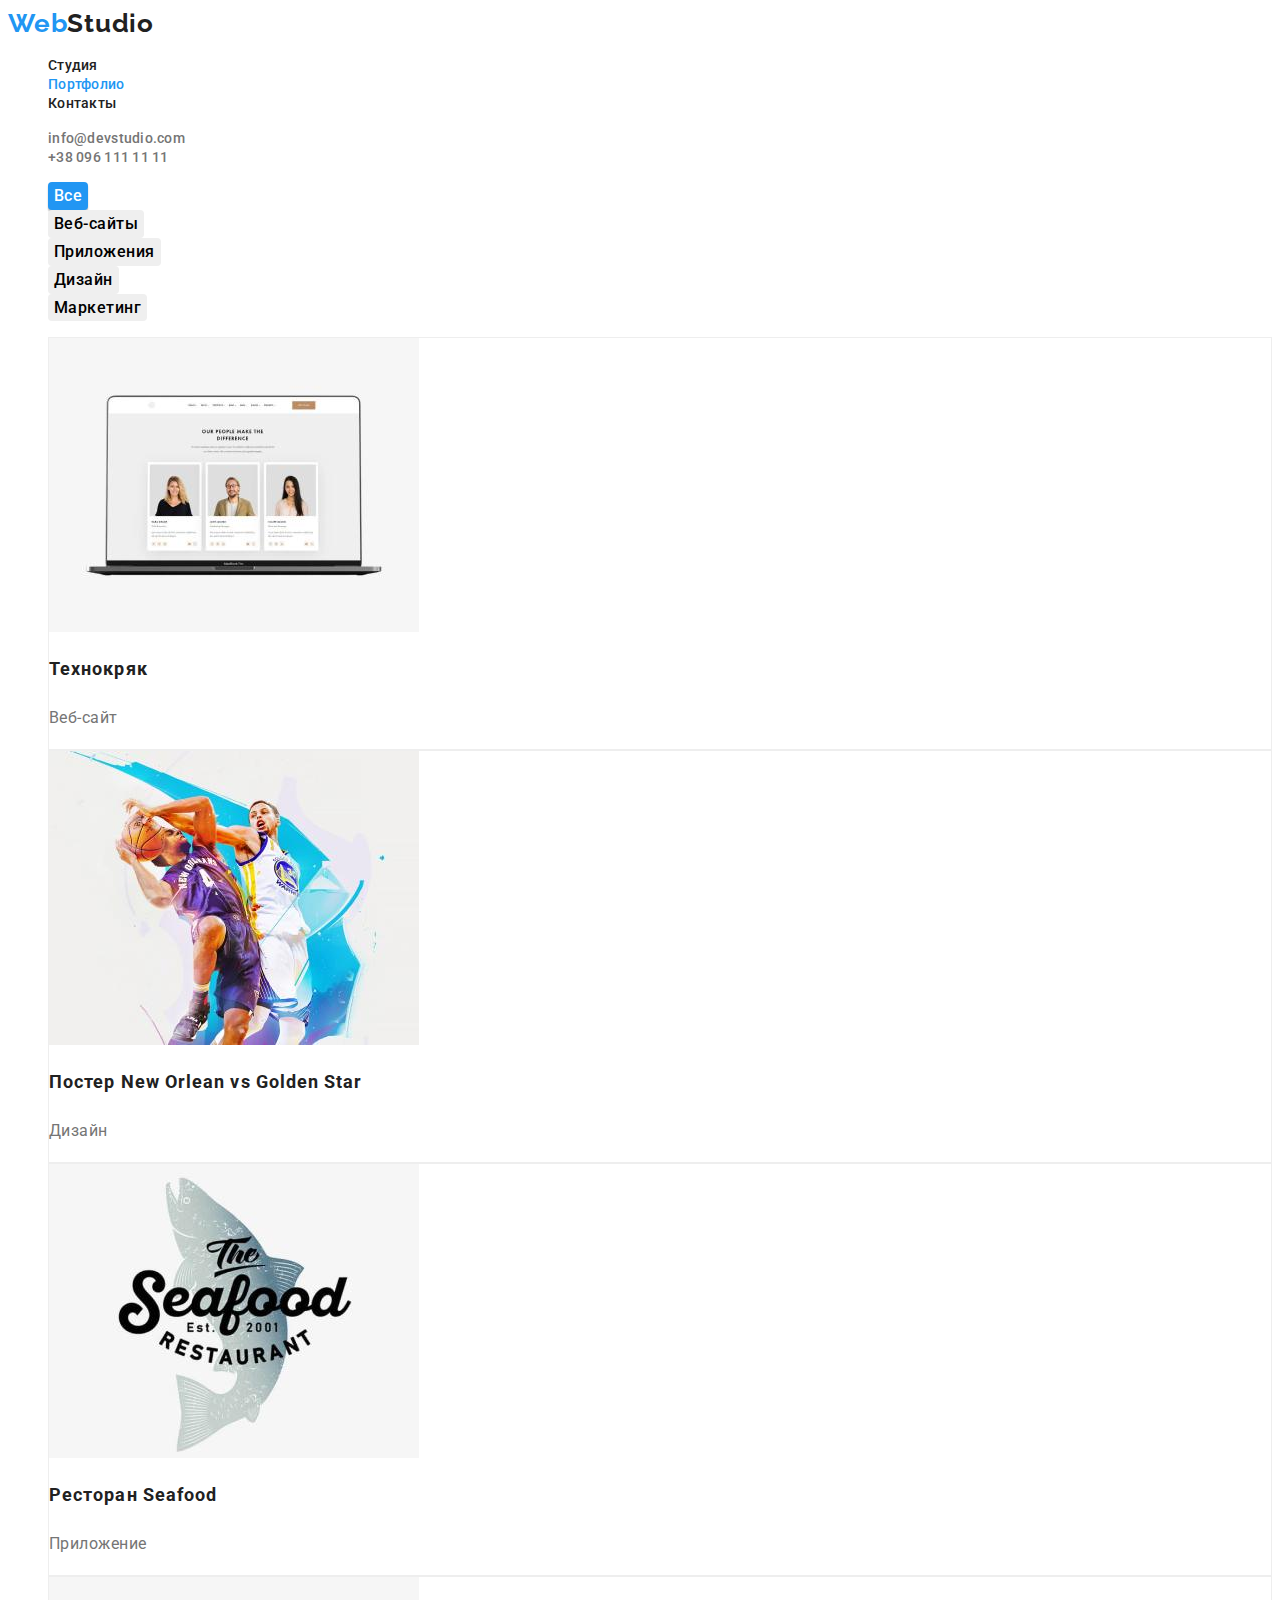
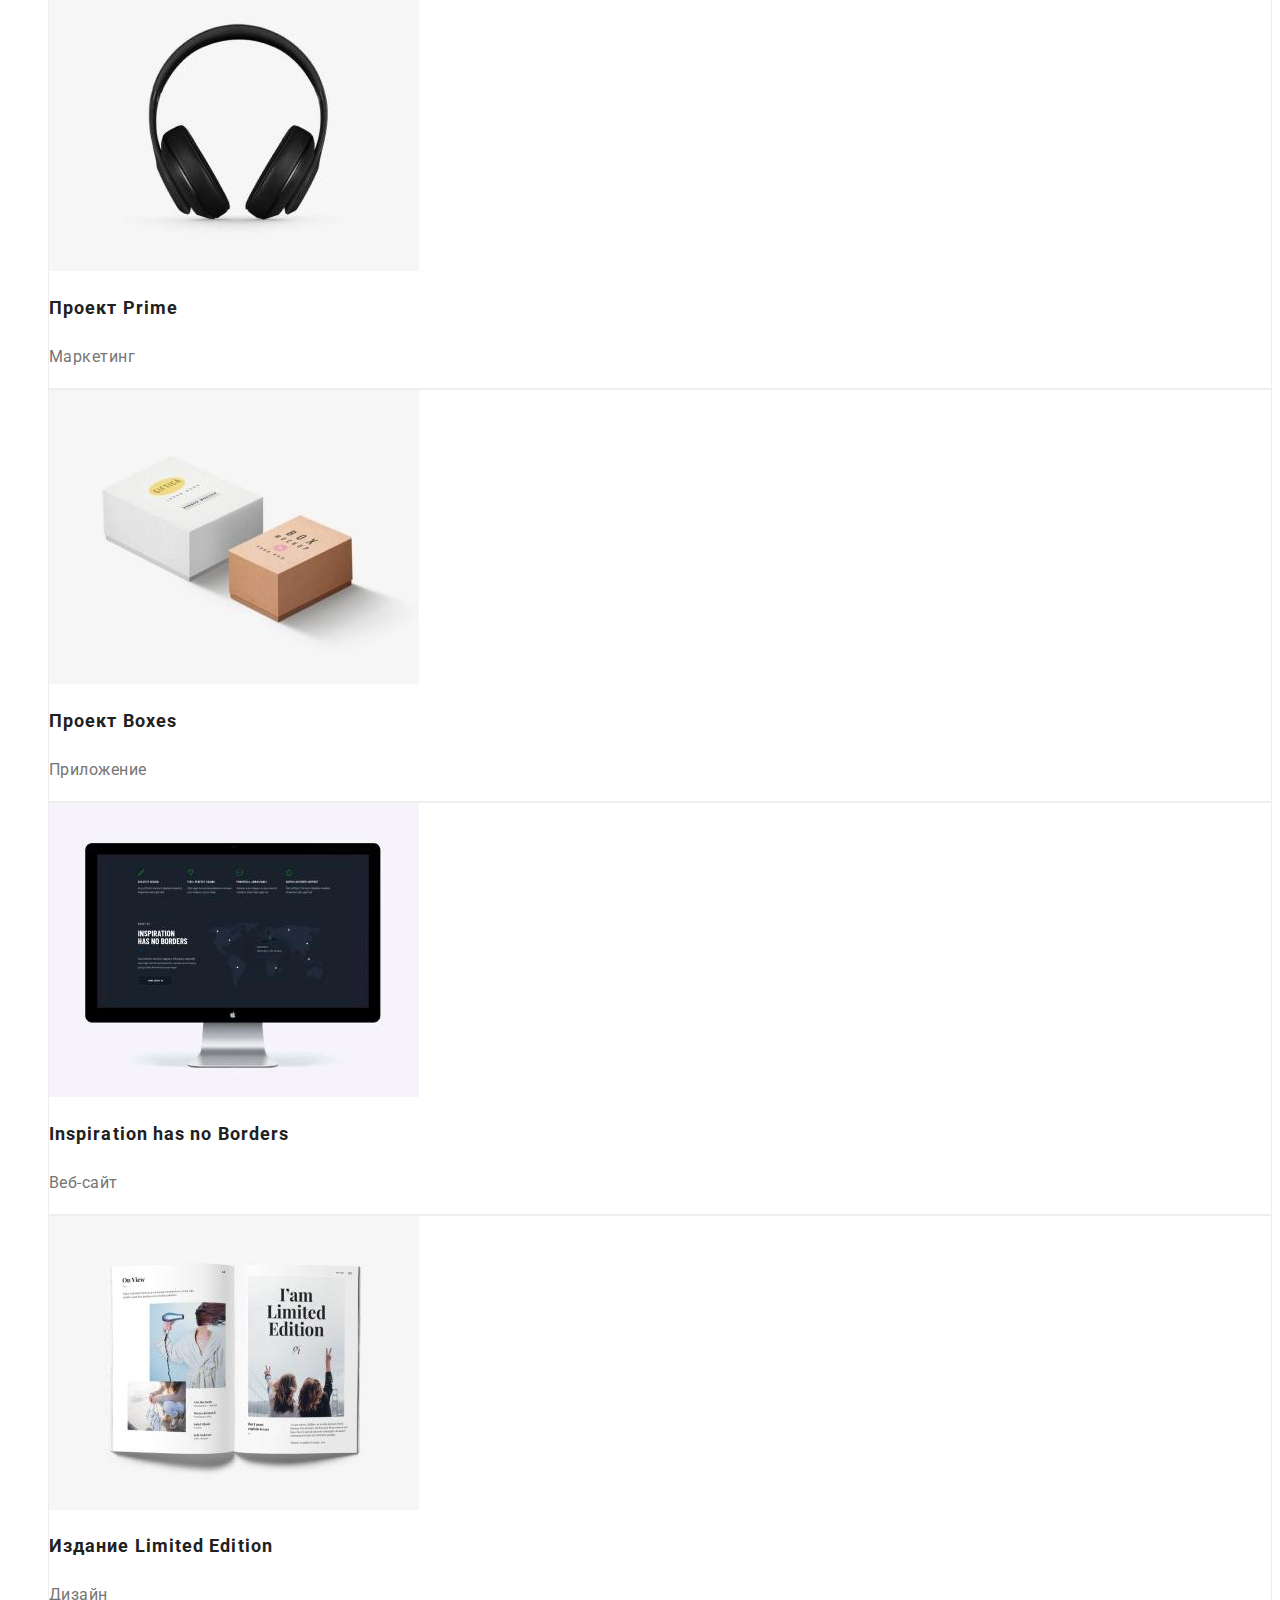
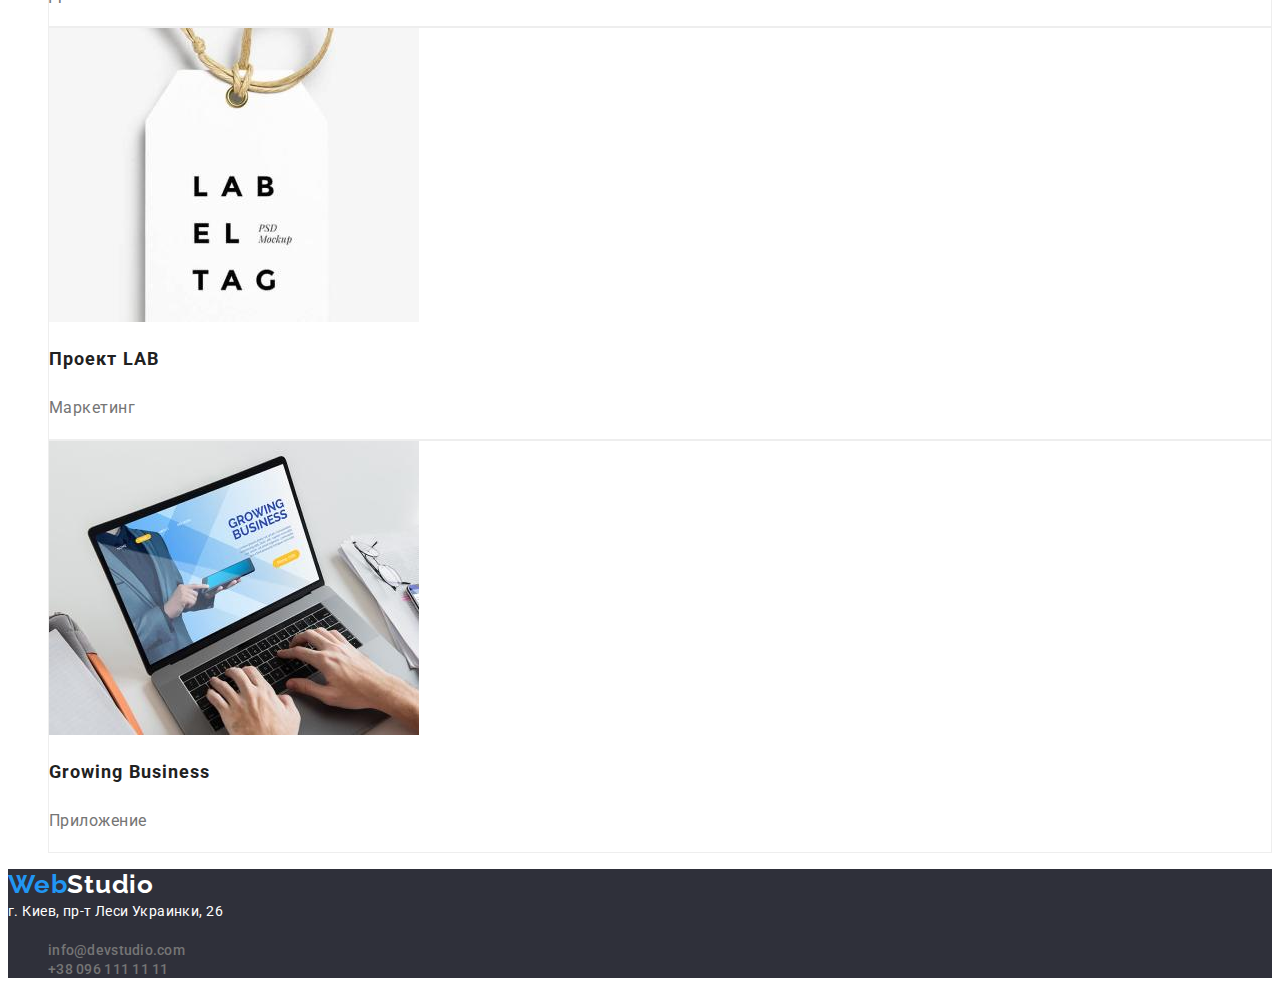
==== portfolio.html @ 2951dec1 "add files from HW2" ====
<!DOCTYPE html>
<html lang="ru">
  <head>
    <meta charset="UTF-8" />
    <meta http-equiv="X-UA-Compatible" content="IE=edge" />
    <meta name="viewport" content="width=device-width, initial-scale=1.0" />
    <link rel="preconnect" href="https://fonts.googleapis.com" />
    <link rel="preconnect" href="https://fonts.gstatic.com" crossorigin />
    <link
      href="https://fonts.googleapis.com/css2?family=Raleway:wght@700&family=Roboto:wght@400;500;700;900&display=swap"
      rel="stylesheet"
    />
    <link rel="stylesheet" href="./css/styles.css" />
    <title>Портфолио</title>
  </head>
  <body>
    <header class="header">
      <nav class="nav">
        <a href="/" lang="en" class="link logo"><span>Web</span>Studio</a>
        <ul class="nav-list list">
          <li><a href="./index.html" class="link">Студия</a></li>
          <li class="active">
            <a href="./portfolio.html" class="link">Портфолио</a>
          </li>
          <li><a href="" class="link">Контакты</a></li>
        </ul>
      </nav>
      <ul class="contacts list">
        <li>
          <a href="mailto:info@devstudio.com" class="link mail"
            >info@devstudio.com</a
          >
        </li>
        <li>
          <a href="tel:+380961111111" class="link tel">+38 096 111 11 11</a>
        </li>
      </ul>
    </header>
    <main class="portfolio">
      <section class="portfolio-section">
        <h1 class="title visually-hidden">Наши работы</h1>
        <ul class="filter list">
          <li class="filter-item">
            <button type="button" class="btn active">Все</button>
          </li>
          <li class="filter-item">
            <button type="button" class="btn">Веб-сайты</button>
          </li>
          <li class="filter-item">
            <button type="button" class="btn">Приложения</button>
          </li>
          <li class="filter-item">
            <button type="button" class="btn">Дизайн</button>
          </li>
          <li class="filter-item">
            <button type="button" class="btn">Маркетинг</button>
          </li>
        </ul>
        <ul class="portfolio-projects-list list">
          <li class="project-item">
            <img
              src="images/portfolio/technocrack.jpg"
              alt="Веб-сайт Технокряк"
              width="370"
            />
            <h2 class="title">Технокряк</h2>
            <p class="project-type">Веб-сайт</p>
          </li>
          <li class="project-item">
            <img
              src="images/portfolio/new-orlean-vs-golden-star.jpg"
              alt="Дизайн Постер New Orlean vs Golden Star"
              width="370"
            />
            <h2 class="title">Постер New Orlean vs Golden Star</h2>
            <p class="project-type">Дизайн</p>
          </li>
          <li class="project-item">
            <img
              src="images/portfolio/seafood.jpg"
              alt="Приложение Ресторан Seafood"
              width="370"
            />
            <h2 class="title">Ресторан Seafood</h2>
            <p class="project-type">Приложение</p>
          </li>
          <li class="project-item">
            <img
              src="images/portfolio/prime.jpg"
              alt="Маркетинг Проект Prime"
              width="370"
            />
            <h2 class="title">Проект Prime</h2>
            <p class="project-type">Маркетинг</p>
          </li>
          <li class="project-item">
            <img
              src="images/portfolio/boxes.jpg"
              alt="Приложение Проект Boxes"
              width="370"
            />
            <h2 class="title">Проект Boxes</h2>
            <p class="project-type">Приложение</p>
          </li>
          <li class="project-item">
            <img
              src="images/portfolio/inspiration-has-no-borders.jpg"
              alt="Веб-сайт Inspiration has no Borders"
              width="370"
            />
            <h2 class="title">Inspiration has no Borders</h2>
            <p class="project-type">Веб-сайт</p>
          </li>
          <li class="project-item">
            <img
              src="images/portfolio/limited-edition.jpg"
              alt="Дизайн Издание Limited Edition"
              width="370"
            />
            <h2 class="title">Издание Limited Edition</h2>
            <p class="project-type">Дизайн</p>
          </li>
          <li class="project-item">
            <img
              src="images/portfolio/lab.jpg"
              alt="Маркетинг Проект LAB"
              width="370"
            />
            <h2 class="title">Проект LAB</h2>
            <p class="project-type">Маркетинг</p>
          </li>
          <li class="project-item">
            <img
              src="images/portfolio/growing-business.jpg"
              alt="Приложение Growing Business"
              width="370"
            />
            <h2 class="title">Growing Business</h2>
            <p class="project-type">Приложение</p>
          </li>
        </ul>
      </section>
    </main>
    <footer class="footer">
      <a href="/" lang="en" class="link logo"><span>Web</span>Studio</a>
      <address class="address">г. Киев, пр-т Леси Украинки, 26</address>
      <ul class="contacts list">
        <li>
          <a href="mailto:info@devstudio.com" class="link mail"
            >info@devstudio.com</a
          >
        </li>
        <li>
          <a href="tel:+380961111111" class="link tel">+38 096 111 11 11</a>
        </li>
      </ul>
    </footer>
  </body>
</html>
---- css/styles.css ----
:root {
  --active-text-color: #2196f3;
  --prime-text-color: #757575;
  --secondary-text-color: #212121;
  --btn-text-color: #ffffff;
  --hero-btn-active-color: #188ce8;
  --prime-background-color: #ffffff;
  --secondary-background-color: #f5f4fa;
  --footer-background-color: #2f303a;
}
body {
  font-family: 'Roboto', sans-serif;
  background-color: var(--prime-background-color);
  color: var(--secondary-text-color);
}
.list {
  list-style: none;
}
.link {
  text-decoration: none;
}
.btn {
  cursor: pointer;
}
.visually-hidden {
  position: absolute;
  white-space: nowrap;
  width: 1px;
  height: 1px;
  overflow: hidden;
  border: 0;
  padding: 0;
  clip: rect(0 0 0 0);
  clip-path: inset(50%);
  margin: -1px;
}
/************header*****************************/
.logo {
  font-family: 'Raleway', sans-serif;
  font-style: normal;
  font-weight: 700;
  font-size: 26px;
  line-height: 1.19;
  letter-spacing: 0.03em;
  color: var(--secondary-text-color);
}
.logo span {
  color: var(--active-text-color);
}
.nav-list .link,
.contacts .link {
  font-family: 'Roboto', sans-serif;
  font-weight: 500;
  font-size: 14px;
  line-height: 1.14;
  letter-spacing: 0.02em;
}
.nav-list .link {
  color: var(--secondary-text-color);
}
.contacts .link {
  color: var(--prime-text-color);
}
.nav-list > .active > .link {
  color: var(--active-text-color);
}
.nav-list .link:hover,
.nav-list .link:focus,
.contacts .link:hover,
.contacts .link:focus {
  color: var(--active-text-color);
}

/*****************main index*******************/
.hero {
  background-color: var(--footer-background-color);
  color: var(--btn-text-color);
}
.hero-title {
  font-weight: 900;
  font-size: 44px;
  line-height: 1.36;
  text-align: center;
  letter-spacing: 0.06em;
  text-transform: uppercase;
}
.hero-btn {
  font-family: inherit;
  font-weight: 700;
  font-size: 16px;
  line-height: 1.87;
  box-shadow: 0px 4px 4px rgba(0, 0, 0, 0.15);
  border-radius: 4px;
  border: 0;
  letter-spacing: 0.06em;
  background-color: var(--active-text-color);
  color: var(--btn-text-color);
}
.hero .btn:hover,
.hero .btn:focus {
  background-color: var(--hero-btn-active-color);
}

.features-list-item .title {
  font-weight: 700;
  font-size: 14px;
  line-height: 1.14;
  letter-spacing: 0.03em;
  text-transform: uppercase;
}
.features-list-item .text {
  font-size: 14px;
  line-height: 1.71;
  letter-spacing: 0.03em;
  color: var(--prime-text-color);
}
.we-doing > .title,
.team > .title {
  font-weight: 700;
  font-size: 36px;
  line-height: 1.17;
  text-align: center;
  letter-spacing: 0.03em;
}
.team {
  background-color: var(--secondary-background-color);
}
.team-list-item {
  background-color: var(--prime-background-color);
}
.team-list-item .title {
  font-weight: 500;
  font-size: 16px;
  line-height: 1.19;
  text-align: center;
  letter-spacing: 0.03em;
}
.team-list-item .position {
  font-size: 16px;
  line-height: 1.19;
  text-align: center;
  letter-spacing: 0.03em;
  background-color: var(--prime-background-color);
  color: var(--prime-text-color);
}

/********************main portfolio**********************/
.filter .btn {
  font-family: 'Roboto', sans-serif;
  font-style: normal;
  font-weight: 500;
  font-size: 16px;
  line-height: 1.62;
  text-align: center;
  letter-spacing: 0.03em;
  border-radius: 4px;
  border: none;
}
.filter .btn:hover,
.filter .btn:focus,
.btn.active {
  background-color: var(--active-text-color);
  color: var(--btn-text-color);
  box-shadow: 0px 3px 1px rgba(0, 0, 0, 0.1), 0px 1px 2px rgba(0, 0, 0, 0.08),
    0px 2px 2px rgba(0, 0, 0, 0.12);
  border-radius: 4px;
}

.project-item {
  background-color: var(--prime-background-color);
  border: 1px solid #eeeeee;
}
.project-item .title {
  font-weight: 700;
  font-size: 18px;
  line-height: 2;
  letter-spacing: 0.06em;
}
.project-item .project-type {
  font-size: 16px;
  line-height: 1.87;
  letter-spacing: 0.03em;
  color: var(--prime-text-color);
}
/*************************footer*************************/
.footer {
  background-color: var(--footer-background-color);
}
.footer .logo {
  color: var(--btn-text-color);
}
.address {
  font-size: 14px;
  font-style: normal;
  line-height: 1.71;
  letter-spacing: 0.03em;
  color: var(--btn-text-color);
}
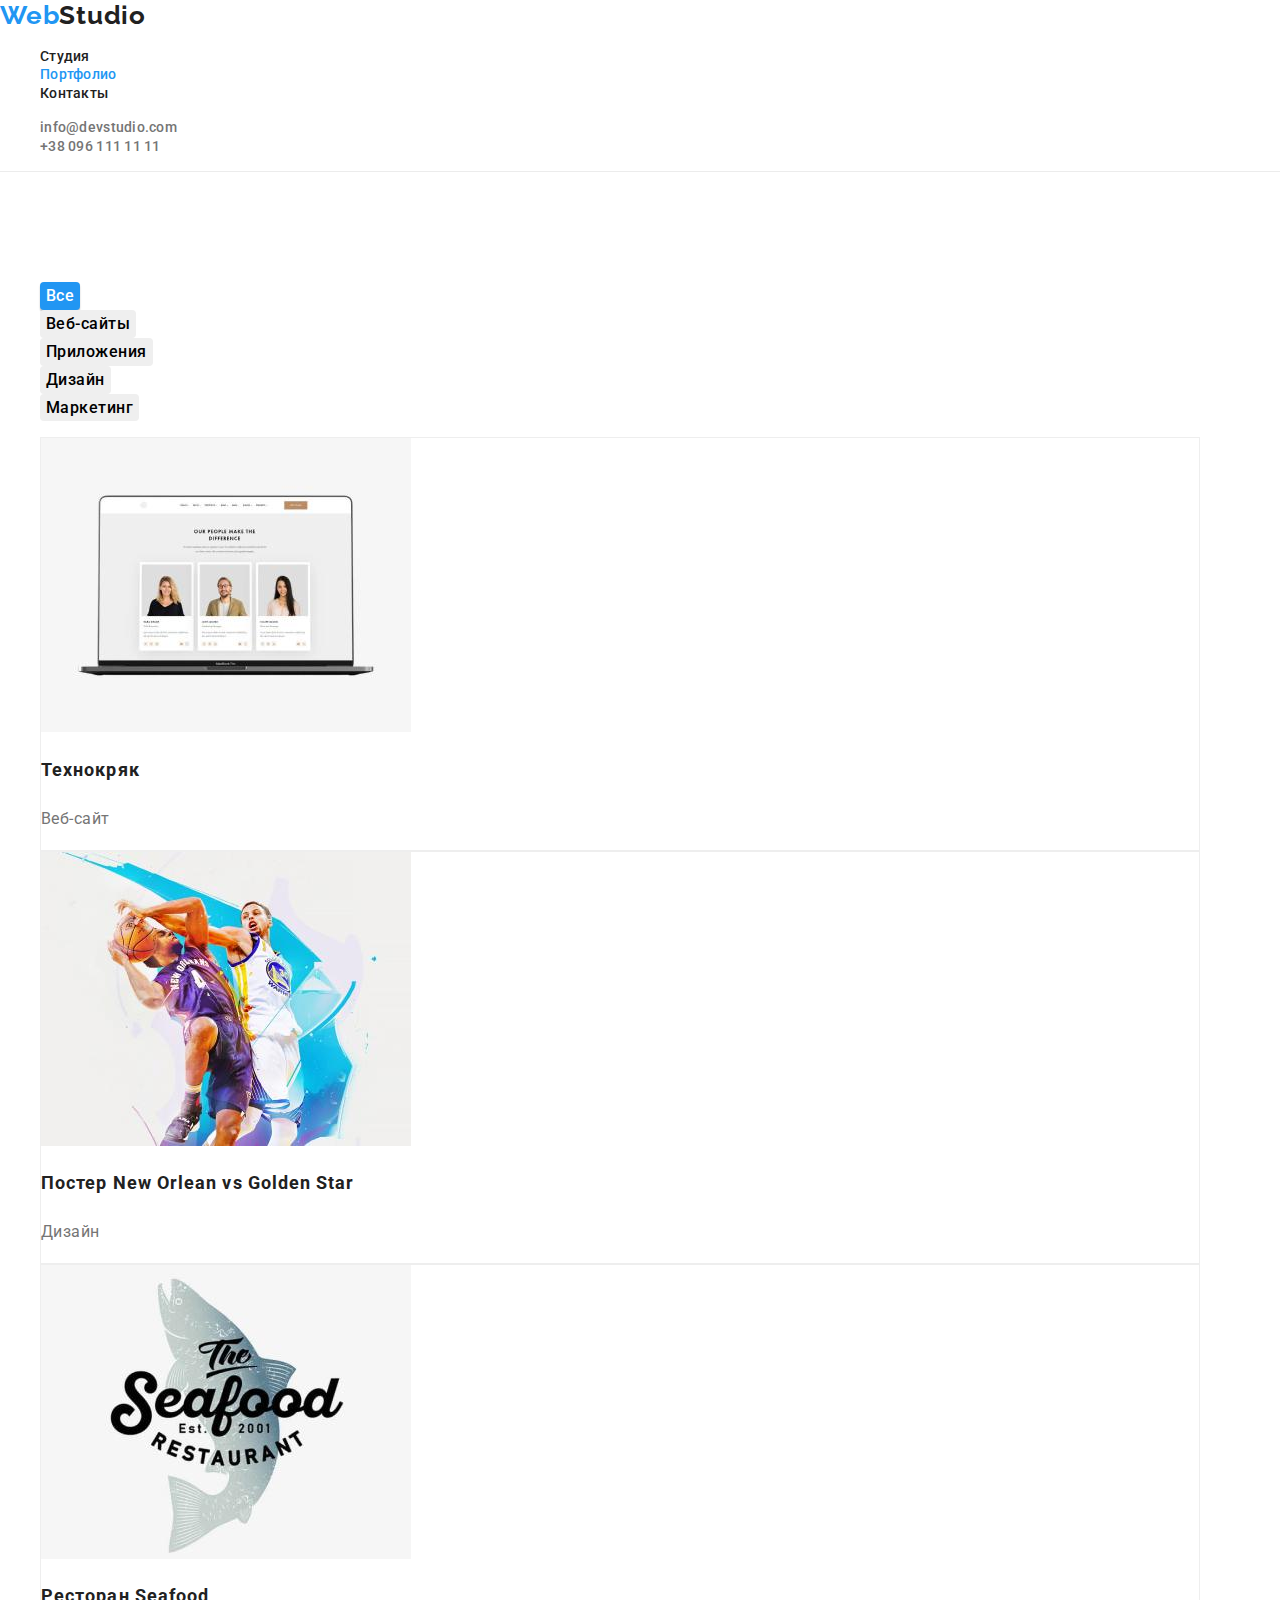
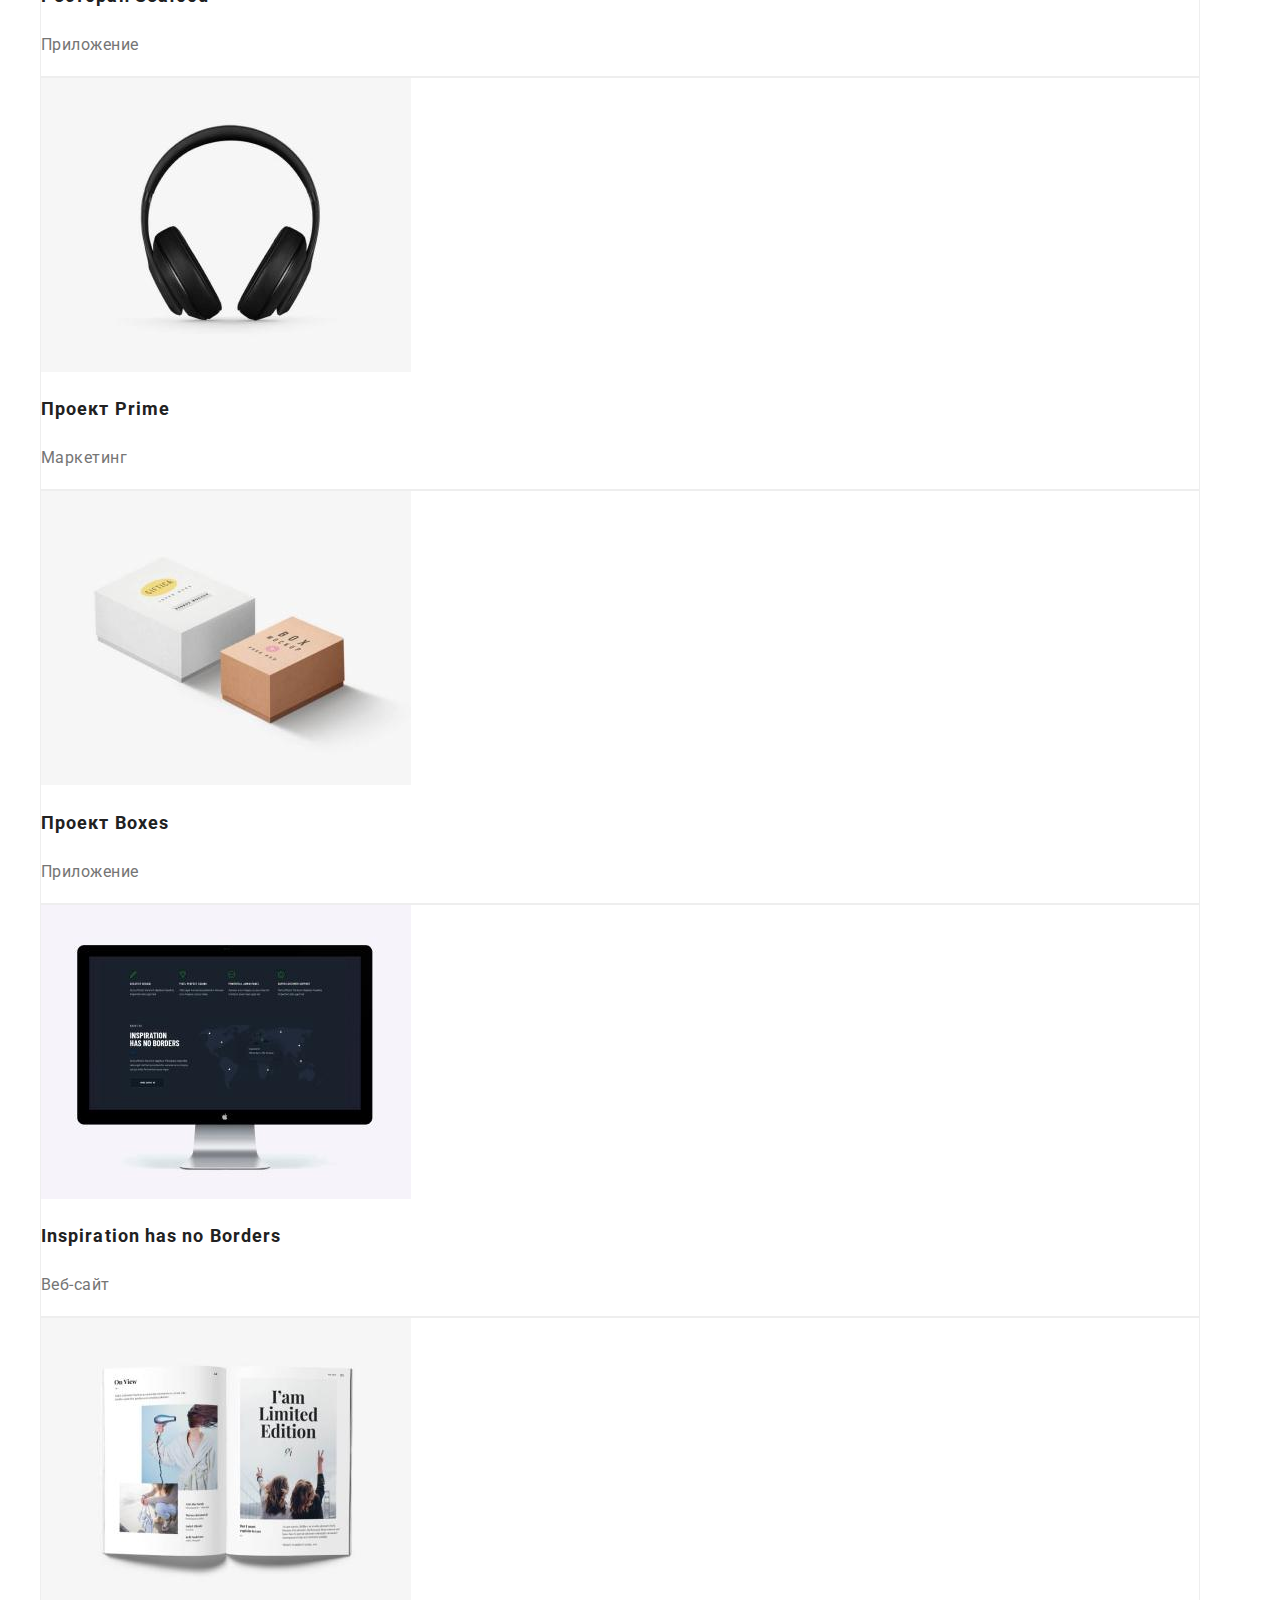
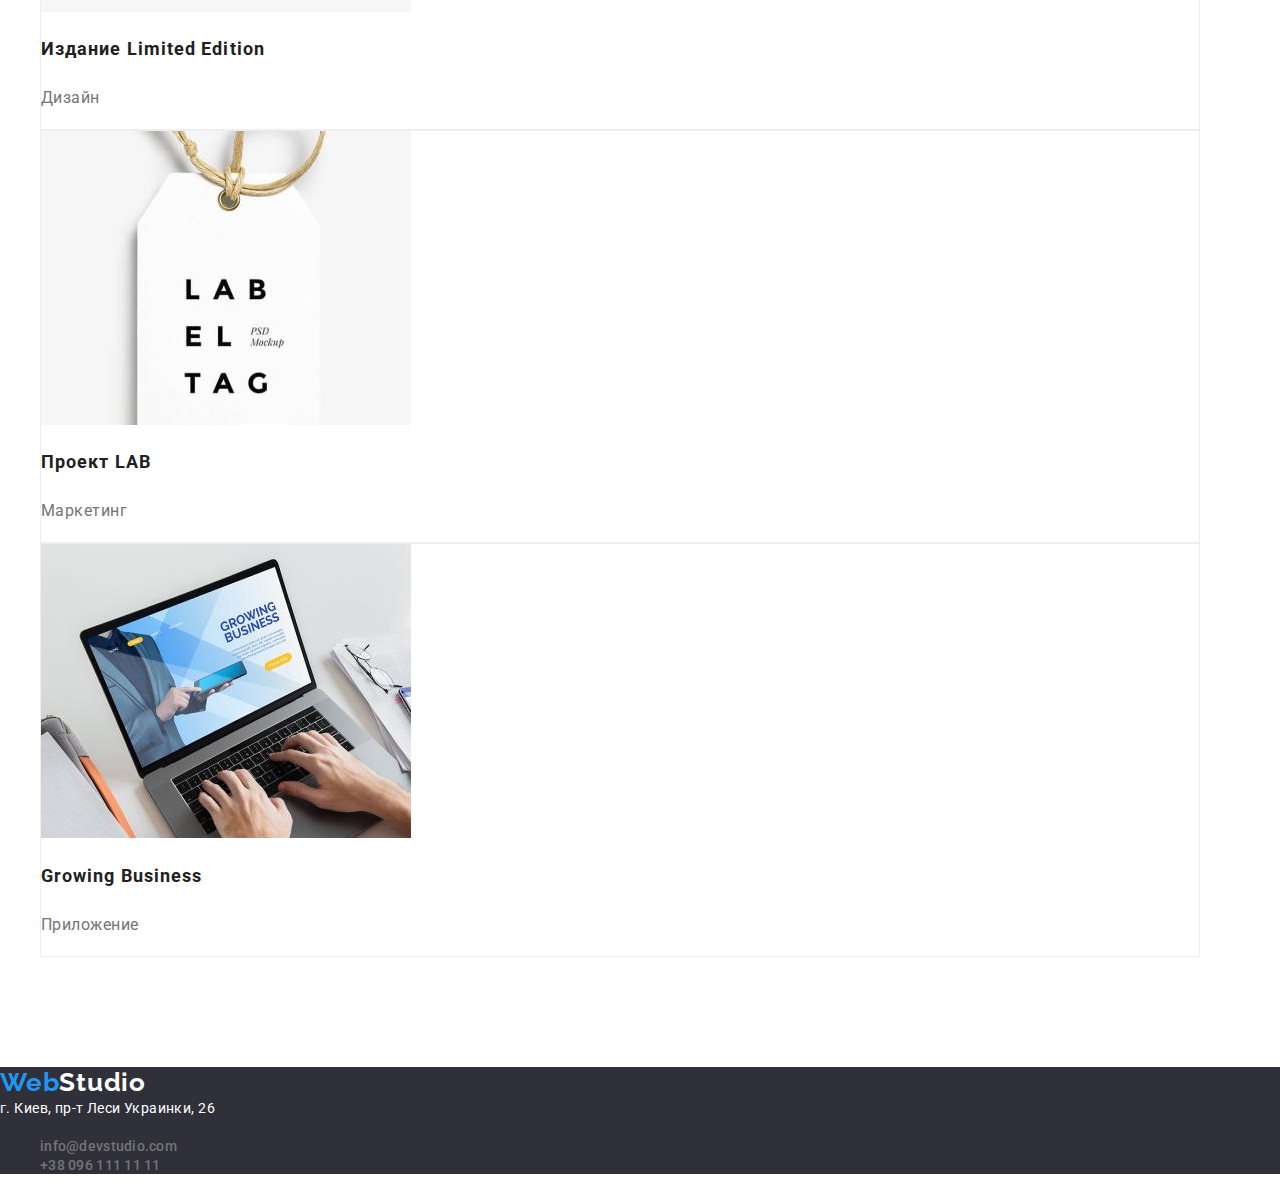
==== commit de56fc8b: "B7-B9, B15 done" ====
--- a/portfolio.html
+++ b/portfolio.html
@@ -4,156 +4,163 @@
     <meta charset="UTF-8" />
     <meta http-equiv="X-UA-Compatible" content="IE=edge" />
     <meta name="viewport" content="width=device-width, initial-scale=1.0" />
+    <title>Портфолио</title>
     <link rel="preconnect" href="https://fonts.googleapis.com" />
     <link rel="preconnect" href="https://fonts.gstatic.com" crossorigin />
     <link
       href="https://fonts.googleapis.com/css2?family=Raleway:wght@700&family=Roboto:wght@400;500;700;900&display=swap"
       rel="stylesheet"
     />
+    <link rel="stylesheet" href="./css/modern-normalize.css" />
     <link rel="stylesheet" href="./css/styles.css" />
-    <title>Портфолио</title>
   </head>
   <body>
     <header class="header">
-      <nav class="nav">
-        <a href="/" lang="en" class="link logo"><span>Web</span>Studio</a>
-        <ul class="nav-list list">
-          <li><a href="./index.html" class="link">Студия</a></li>
-          <li class="active">
-            <a href="./portfolio.html" class="link">Портфолио</a>
+      <div class="container">
+        <nav class="nav">
+          <a href="/" lang="en" class="link logo"><span>Web</span>Studio</a>
+          <ul class="nav-list list">
+            <li><a href="./index.html" class="link">Студия</a></li>
+            <li class="active">
+              <a href="./portfolio.html" class="link">Портфолио</a>
+            </li>
+            <li><a href="" class="link">Контакты</a></li>
+          </ul>
+        </nav>
+        <ul class="contacts-list list">
+          <li>
+            <a href="mailto:info@devstudio.com" class="link mail"
+              >info@devstudio.com</a
+            >
           </li>
-          <li><a href="" class="link">Контакты</a></li>
+          <li>
+            <a href="tel:+380961111111" class="link tel">+38 096 111 11 11</a>
+          </li>
         </ul>
-      </nav>
-      <ul class="contacts list">
-        <li>
-          <a href="mailto:info@devstudio.com" class="link mail"
-            >info@devstudio.com</a
-          >
-        </li>
-        <li>
-          <a href="tel:+380961111111" class="link tel">+38 096 111 11 11</a>
-        </li>
-      </ul>
+      </div>
     </header>
     <main class="portfolio">
-      <section class="portfolio-section">
-        <h1 class="title visually-hidden">Наши работы</h1>
-        <ul class="filter list">
-          <li class="filter-item">
-            <button type="button" class="btn active">Все</button>
-          </li>
-          <li class="filter-item">
-            <button type="button" class="btn">Веб-сайты</button>
-          </li>
-          <li class="filter-item">
-            <button type="button" class="btn">Приложения</button>
-          </li>
-          <li class="filter-item">
-            <button type="button" class="btn">Дизайн</button>
-          </li>
-          <li class="filter-item">
-            <button type="button" class="btn">Маркетинг</button>
-          </li>
-        </ul>
-        <ul class="portfolio-projects-list list">
-          <li class="project-item">
-            <img
-              src="images/portfolio/technocrack.jpg"
-              alt="Веб-сайт Технокряк"
-              width="370"
-            />
-            <h2 class="title">Технокряк</h2>
-            <p class="project-type">Веб-сайт</p>
-          </li>
-          <li class="project-item">
-            <img
-              src="images/portfolio/new-orlean-vs-golden-star.jpg"
-              alt="Дизайн Постер New Orlean vs Golden Star"
-              width="370"
-            />
-            <h2 class="title">Постер New Orlean vs Golden Star</h2>
-            <p class="project-type">Дизайн</p>
-          </li>
-          <li class="project-item">
-            <img
-              src="images/portfolio/seafood.jpg"
-              alt="Приложение Ресторан Seafood"
-              width="370"
-            />
-            <h2 class="title">Ресторан Seafood</h2>
-            <p class="project-type">Приложение</p>
-          </li>
-          <li class="project-item">
-            <img
-              src="images/portfolio/prime.jpg"
-              alt="Маркетинг Проект Prime"
-              width="370"
-            />
-            <h2 class="title">Проект Prime</h2>
-            <p class="project-type">Маркетинг</p>
-          </li>
-          <li class="project-item">
-            <img
-              src="images/portfolio/boxes.jpg"
-              alt="Приложение Проект Boxes"
-              width="370"
-            />
-            <h2 class="title">Проект Boxes</h2>
-            <p class="project-type">Приложение</p>
-          </li>
-          <li class="project-item">
-            <img
-              src="images/portfolio/inspiration-has-no-borders.jpg"
-              alt="Веб-сайт Inspiration has no Borders"
-              width="370"
-            />
-            <h2 class="title">Inspiration has no Borders</h2>
-            <p class="project-type">Веб-сайт</p>
-          </li>
-          <li class="project-item">
-            <img
-              src="images/portfolio/limited-edition.jpg"
-              alt="Дизайн Издание Limited Edition"
-              width="370"
-            />
-            <h2 class="title">Издание Limited Edition</h2>
-            <p class="project-type">Дизайн</p>
-          </li>
-          <li class="project-item">
-            <img
-              src="images/portfolio/lab.jpg"
-              alt="Маркетинг Проект LAB"
-              width="370"
-            />
-            <h2 class="title">Проект LAB</h2>
-            <p class="project-type">Маркетинг</p>
-          </li>
-          <li class="project-item">
-            <img
-              src="images/portfolio/growing-business.jpg"
-              alt="Приложение Growing Business"
-              width="370"
-            />
-            <h2 class="title">Growing Business</h2>
-            <p class="project-type">Приложение</p>
-          </li>
-        </ul>
+      <section class="portfolio-section section">
+        <div class="container">
+          <h1 class="title visually-hidden">Наши работы</h1>
+          <ul class="filter list">
+            <li class="filter-item">
+              <button type="button" class="btn active">Все</button>
+            </li>
+            <li class="filter-item">
+              <button type="button" class="btn">Веб-сайты</button>
+            </li>
+            <li class="filter-item">
+              <button type="button" class="btn">Приложения</button>
+            </li>
+            <li class="filter-item">
+              <button type="button" class="btn">Дизайн</button>
+            </li>
+            <li class="filter-item">
+              <button type="button" class="btn">Маркетинг</button>
+            </li>
+          </ul>
+          <ul class="portfolio-projects-list list">
+            <li class="project-item">
+              <img
+                src="images/portfolio/technocrack.jpg"
+                alt="Веб-сайт Технокряк"
+                width="370"
+              />
+              <h2 class="title">Технокряк</h2>
+              <p class="project-type">Веб-сайт</p>
+            </li>
+            <li class="project-item">
+              <img
+                src="images/portfolio/new-orlean-vs-golden-star.jpg"
+                alt="Дизайн Постер New Orlean vs Golden Star"
+                width="370"
+              />
+              <h2 class="title">Постер New Orlean vs Golden Star</h2>
+              <p class="project-type">Дизайн</p>
+            </li>
+            <li class="project-item">
+              <img
+                src="images/portfolio/seafood.jpg"
+                alt="Приложение Ресторан Seafood"
+                width="370"
+              />
+              <h2 class="title">Ресторан Seafood</h2>
+              <p class="project-type">Приложение</p>
+            </li>
+            <li class="project-item">
+              <img
+                src="images/portfolio/prime.jpg"
+                alt="Маркетинг Проект Prime"
+                width="370"
+              />
+              <h2 class="title">Проект Prime</h2>
+              <p class="project-type">Маркетинг</p>
+            </li>
+            <li class="project-item">
+              <img
+                src="images/portfolio/boxes.jpg"
+                alt="Приложение Проект Boxes"
+                width="370"
+              />
+              <h2 class="title">Проект Boxes</h2>
+              <p class="project-type">Приложение</p>
+            </li>
+            <li class="project-item">
+              <img
+                src="images/portfolio/inspiration-has-no-borders.jpg"
+                alt="Веб-сайт Inspiration has no Borders"
+                width="370"
+              />
+              <h2 class="title">Inspiration has no Borders</h2>
+              <p class="project-type">Веб-сайт</p>
+            </li>
+            <li class="project-item">
+              <img
+                src="images/portfolio/limited-edition.jpg"
+                alt="Дизайн Издание Limited Edition"
+                width="370"
+              />
+              <h2 class="title">Издание Limited Edition</h2>
+              <p class="project-type">Дизайн</p>
+            </li>
+            <li class="project-item">
+              <img
+                src="images/portfolio/lab.jpg"
+                alt="Маркетинг Проект LAB"
+                width="370"
+              />
+              <h2 class="title">Проект LAB</h2>
+              <p class="project-type">Маркетинг</p>
+            </li>
+            <li class="project-item">
+              <img
+                src="images/portfolio/growing-business.jpg"
+                alt="Приложение Growing Business"
+                width="370"
+              />
+              <h2 class="title">Growing Business</h2>
+              <p class="project-type">Приложение</p>
+            </li>
+          </ul>
+        </div>
       </section>
     </main>
     <footer class="footer">
-      <a href="/" lang="en" class="link logo"><span>Web</span>Studio</a>
-      <address class="address">г. Киев, пр-т Леси Украинки, 26</address>
-      <ul class="contacts list">
-        <li>
-          <a href="mailto:info@devstudio.com" class="link mail"
-            >info@devstudio.com</a
-          >
-        </li>
-        <li>
-          <a href="tel:+380961111111" class="link tel">+38 096 111 11 11</a>
-        </li>
-      </ul>
+      <div class="container">
+        <a href="/" lang="en" class="link logo"><span>Web</span>Studio</a>
+        <address class="address">г. Киев, пр-т Леси Украинки, 26</address>
+        <ul class="contacts-list list">
+          <li>
+            <a href="mailto:info@devstudio.com" class="link mail"
+              >info@devstudio.com</a
+            >
+          </li>
+          <li>
+            <a href="tel:+380961111111" class="link tel">+38 096 111 11 11</a>
+          </li>
+        </ul>
+      </div>
     </footer>
   </body>
 </html>
--- a/css/styles.css
+++ b/css/styles.css
@@ -13,7 +13,17 @@
   background-color: var(--prime-background-color);
   color: var(--secondary-text-color);
 }
-.list {
+header {
+  border-bottom: 1px solid #ececec;
+}
+
+.section {
+  padding: 94px 0;
+}
+.container {
+  width: 1200px;
+}
+ul {
   list-style: none;
 }
 .link {
@@ -48,7 +58,7 @@
   color: var(--active-text-color);
 }
 .nav-list .link,
-.contacts .link {
+.contacts-list .link {
   font-family: 'Roboto', sans-serif;
   font-weight: 500;
   font-size: 14px;
@@ -58,7 +68,7 @@
 .nav-list .link {
   color: var(--secondary-text-color);
 }
-.contacts .link {
+.contacts-list .link {
   color: var(--prime-text-color);
 }
 .nav-list > .active > .link {
@@ -66,8 +76,8 @@
 }
 .nav-list .link:hover,
 .nav-list .link:focus,
-.contacts .link:hover,
-.contacts .link:focus {
+.contacts-list .link:hover,
+.contacts-list .link:focus {
   color: var(--active-text-color);
 }
 
@@ -114,8 +124,8 @@
   letter-spacing: 0.03em;
   color: var(--prime-text-color);
 }
-.we-doing > .title,
-.team > .title {
+.we-doing .title,
+.team .title {
   font-weight: 700;
   font-size: 36px;
   line-height: 1.17;
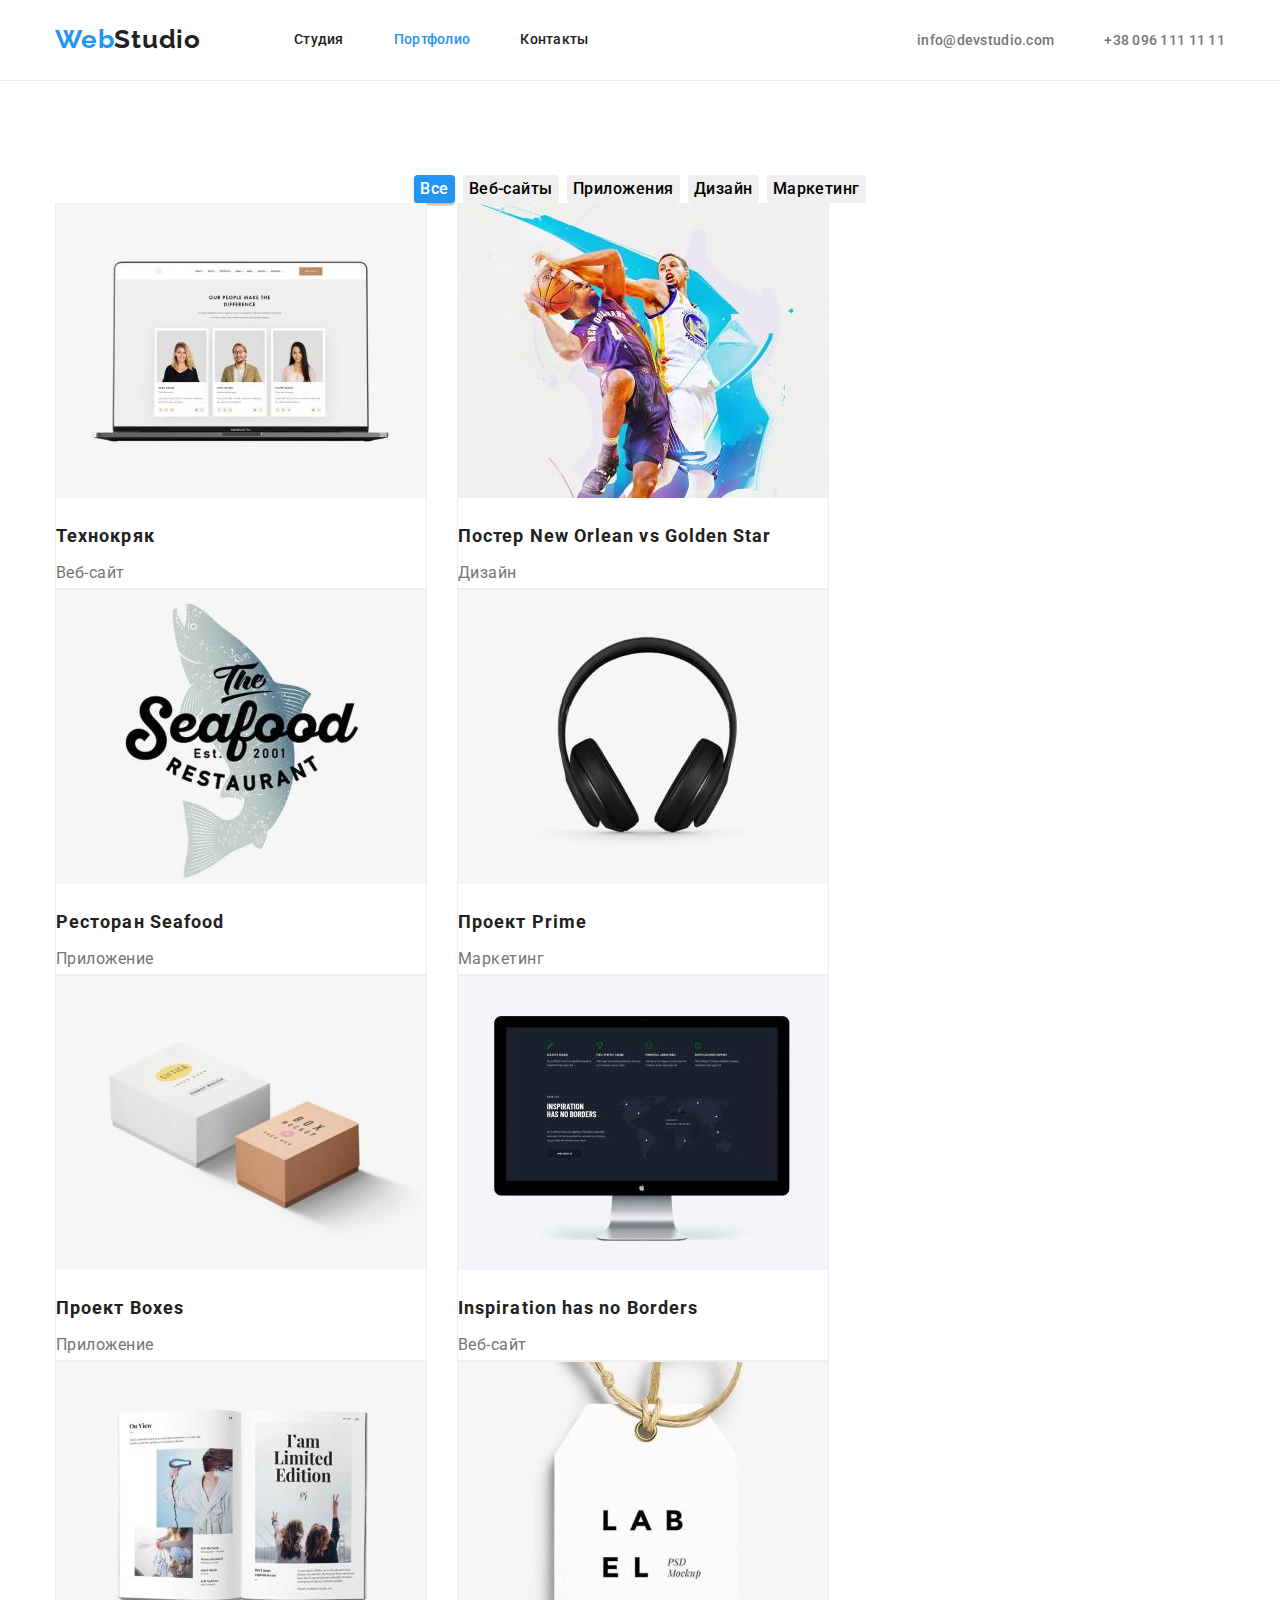
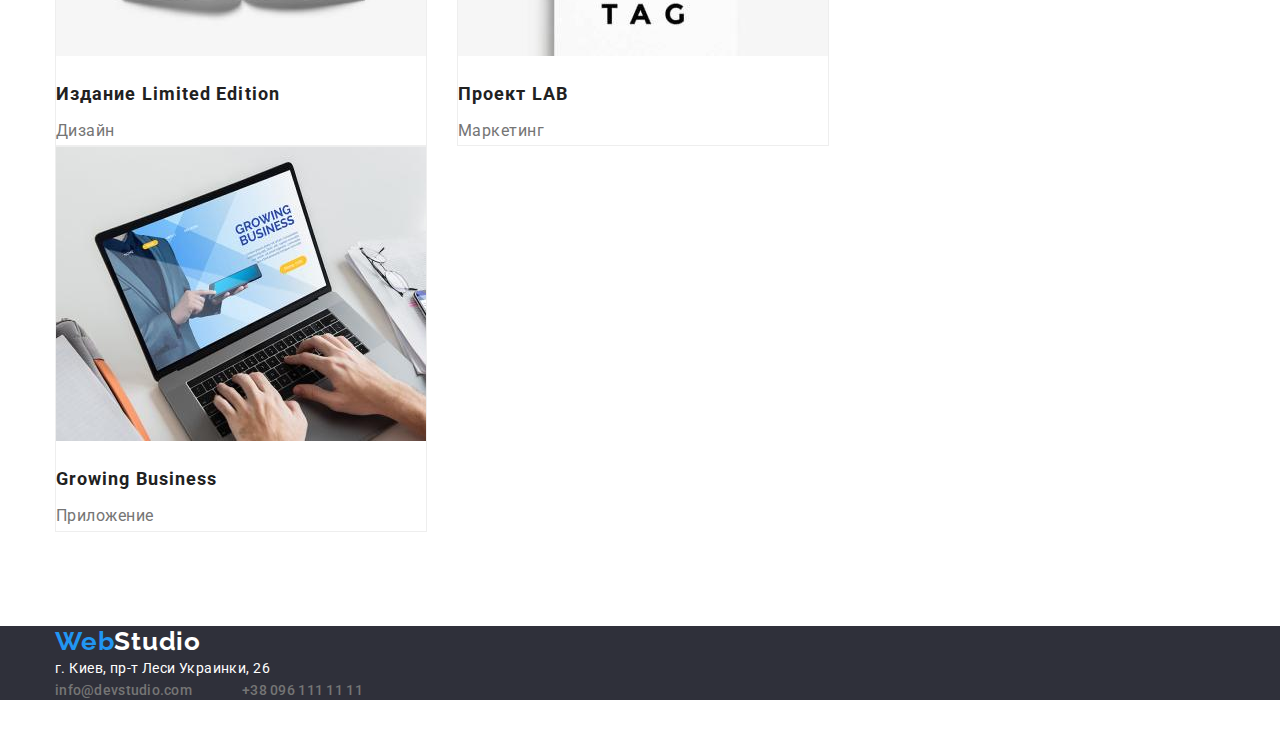
==== commit 9b899229: "flex block start" ====
--- a/portfolio.html
+++ b/portfolio.html
@@ -20,20 +20,22 @@
         <nav class="nav">
           <a href="/" lang="en" class="link logo"><span>Web</span>Studio</a>
           <ul class="nav-list list">
-            <li><a href="./index.html" class="link">Студия</a></li>
-            <li class="active">
+            <li class="item">
+              <a href="./index.html" class="link">Студия</a>
+            </li>
+            <li class="item active">
               <a href="./portfolio.html" class="link">Портфолио</a>
             </li>
-            <li><a href="" class="link">Контакты</a></li>
+            <li class="item"><a href="" class="link">Контакты</a></li>
           </ul>
         </nav>
         <ul class="contacts-list list">
-          <li>
+          <li class="item">
             <a href="mailto:info@devstudio.com" class="link mail"
               >info@devstudio.com</a
             >
           </li>
-          <li>
+          <li class="item">
             <a href="tel:+380961111111" class="link tel">+38 096 111 11 11</a>
           </li>
         </ul>
@@ -151,12 +153,12 @@
         <a href="/" lang="en" class="link logo"><span>Web</span>Studio</a>
         <address class="address">г. Киев, пр-т Леси Украинки, 26</address>
         <ul class="contacts-list list">
-          <li>
+          <li class="item">
             <a href="mailto:info@devstudio.com" class="link mail"
               >info@devstudio.com</a
             >
           </li>
-          <li>
+          <li class="item">
             <a href="tel:+380961111111" class="link tel">+38 096 111 11 11</a>
           </li>
         </ul>
--- a/css/styles.css
+++ b/css/styles.css
@@ -22,9 +22,14 @@
 }
 .container {
   width: 1200px;
+  padding-left: 15px;
+  padding-right: 15px;
+  margin: 0 auto;
 }
 ul {
   list-style: none;
+  padding: 0;
+  margin: 0;
 }
 .link {
   text-decoration: none;
@@ -45,7 +50,23 @@
   margin: -1px;
 }
 /************header*****************************/
+.header > .container,
+.nav,
+.nav-list,
+.contacts-list {
+  display: flex;
+  align-items: center;
+}
+
+.nav,
+.nav-list > .item,
+.contacts-list > .item {
+  align-self: center;
+}
 .logo {
+  padding-top: 24px;
+  padding-bottom: 25px;
+  margin-right: 93px;
   font-family: 'Raleway', sans-serif;
   font-style: normal;
   font-weight: 700;
@@ -65,10 +86,24 @@
   line-height: 1.14;
   letter-spacing: 0.02em;
 }
+.nav-list > .item:not(:last-child) {
+  margin-right: 50px;
+}
 .nav-list .link {
+  display: block;
+  padding-top: 32px;
+  padding-bottom: 32px;
   color: var(--secondary-text-color);
 }
+.contacts-list {
+  margin-left: auto;
+}
+.contacts-list > .item:not(:last-child) {
+  margin-right: 50px;
+}
 .contacts-list .link {
+  padding-top: 32px;
+  padding-bottom: 32px;
   color: var(--prime-text-color);
 }
 .nav-list > .active > .link {
@@ -83,14 +118,16 @@
 
 /*****************main index*******************/
 .hero {
+  text-align: center;
   background-color: var(--footer-background-color);
   color: var(--btn-text-color);
 }
 .hero-title {
+  width: 696px;
+  margin: 0 auto;
   font-weight: 900;
   font-size: 44px;
   line-height: 1.36;
-  text-align: center;
   letter-spacing: 0.06em;
   text-transform: uppercase;
 }
@@ -110,8 +147,20 @@
 .hero .btn:focus {
   background-color: var(--hero-btn-active-color);
 }
+.features-list {
+  display: flex;
+  justify-content: space-between;
+}
+.features-list-item {
+  width: 270px;
+}
+.features-list-item:not(:last-child) {
+  margin-right: 30px;
+}
 
 .features-list-item .title {
+  margin-top: 0;
+  margin-bottom: 10px;
   font-weight: 700;
   font-size: 14px;
   line-height: 1.14;
@@ -124,21 +173,54 @@
   letter-spacing: 0.03em;
   color: var(--prime-text-color);
 }
+
+.features-list-item .text {
+  margin-bottom: 0;
+}
 .we-doing .title,
 .team .title {
+  margin-top: 0;
+  margin-bottom: 50px;
   font-weight: 700;
   font-size: 36px;
   line-height: 1.17;
   text-align: center;
   letter-spacing: 0.03em;
 }
+.we-doing-list {
+  display: flex;
+  justify-content: space-between;
+}
+.we-doing-list-item:not(:last-child) {
+  margin-right: 30px;
+}
+.we-doing-list-item > img {
+  display: block;
+}
+
 .team {
   background-color: var(--secondary-background-color);
 }
+.team-list {
+  display: flex;
+  justify-content: space-between;
+}
 .team-list-item {
+  width: 270px;
+  padding-bottom: 30px;
   background-color: var(--prime-background-color);
+  box-shadow: 0px 1px 3px rgba(0, 0, 0, 0.12), 0px 1px 1px rgba(0, 0, 0, 0.14),
+    0px 2px 1px rgba(0, 0, 0, 0.2);
+  border-radius: 0px 0px 4px 4px;
+}
+.team-list-item:not(:last-child) {
+  margin-right: 30px;
+}
+.team-list-item > img {
+  margin-bottom: 30px;
 }
 .team-list-item .title {
+  margin-bottom: 10px;
   font-weight: 500;
   font-size: 16px;
   line-height: 1.19;
@@ -146,6 +228,7 @@
   letter-spacing: 0.03em;
 }
 .team-list-item .position {
+  margin: 0 auto;
   font-size: 16px;
   line-height: 1.19;
   text-align: center;
@@ -155,6 +238,13 @@
 }
 
 /********************main portfolio**********************/
+.filter {
+  display: flex;
+  justify-content: center;
+}
+.filter > .filter-item:not(:last-child) {
+  margin-right: 8px;
+}
 .filter .btn {
   font-family: 'Roboto', sans-serif;
   font-style: normal;
@@ -175,18 +265,31 @@
     0px 2px 2px rgba(0, 0, 0, 0.12);
   border-radius: 4px;
 }
-
+.portfolio-projects-list {
+  display: flex;
+  flex-wrap: wrap;
+}
 .project-item {
+  margin-right: 30px;
+
   background-color: var(--prime-background-color);
   border: 1px solid #eeeeee;
 }
+.project-item > img {
+  width: 370px;
+  display: block;
+  margin-bottom: 20px;
+}
 .project-item .title {
+  margin-top: 0;
+  margin-bottom: 4px;
   font-weight: 700;
   font-size: 18px;
   line-height: 2;
   letter-spacing: 0.06em;
 }
 .project-item .project-type {
+  margin: 0;
   font-size: 16px;
   line-height: 1.87;
   letter-spacing: 0.03em;
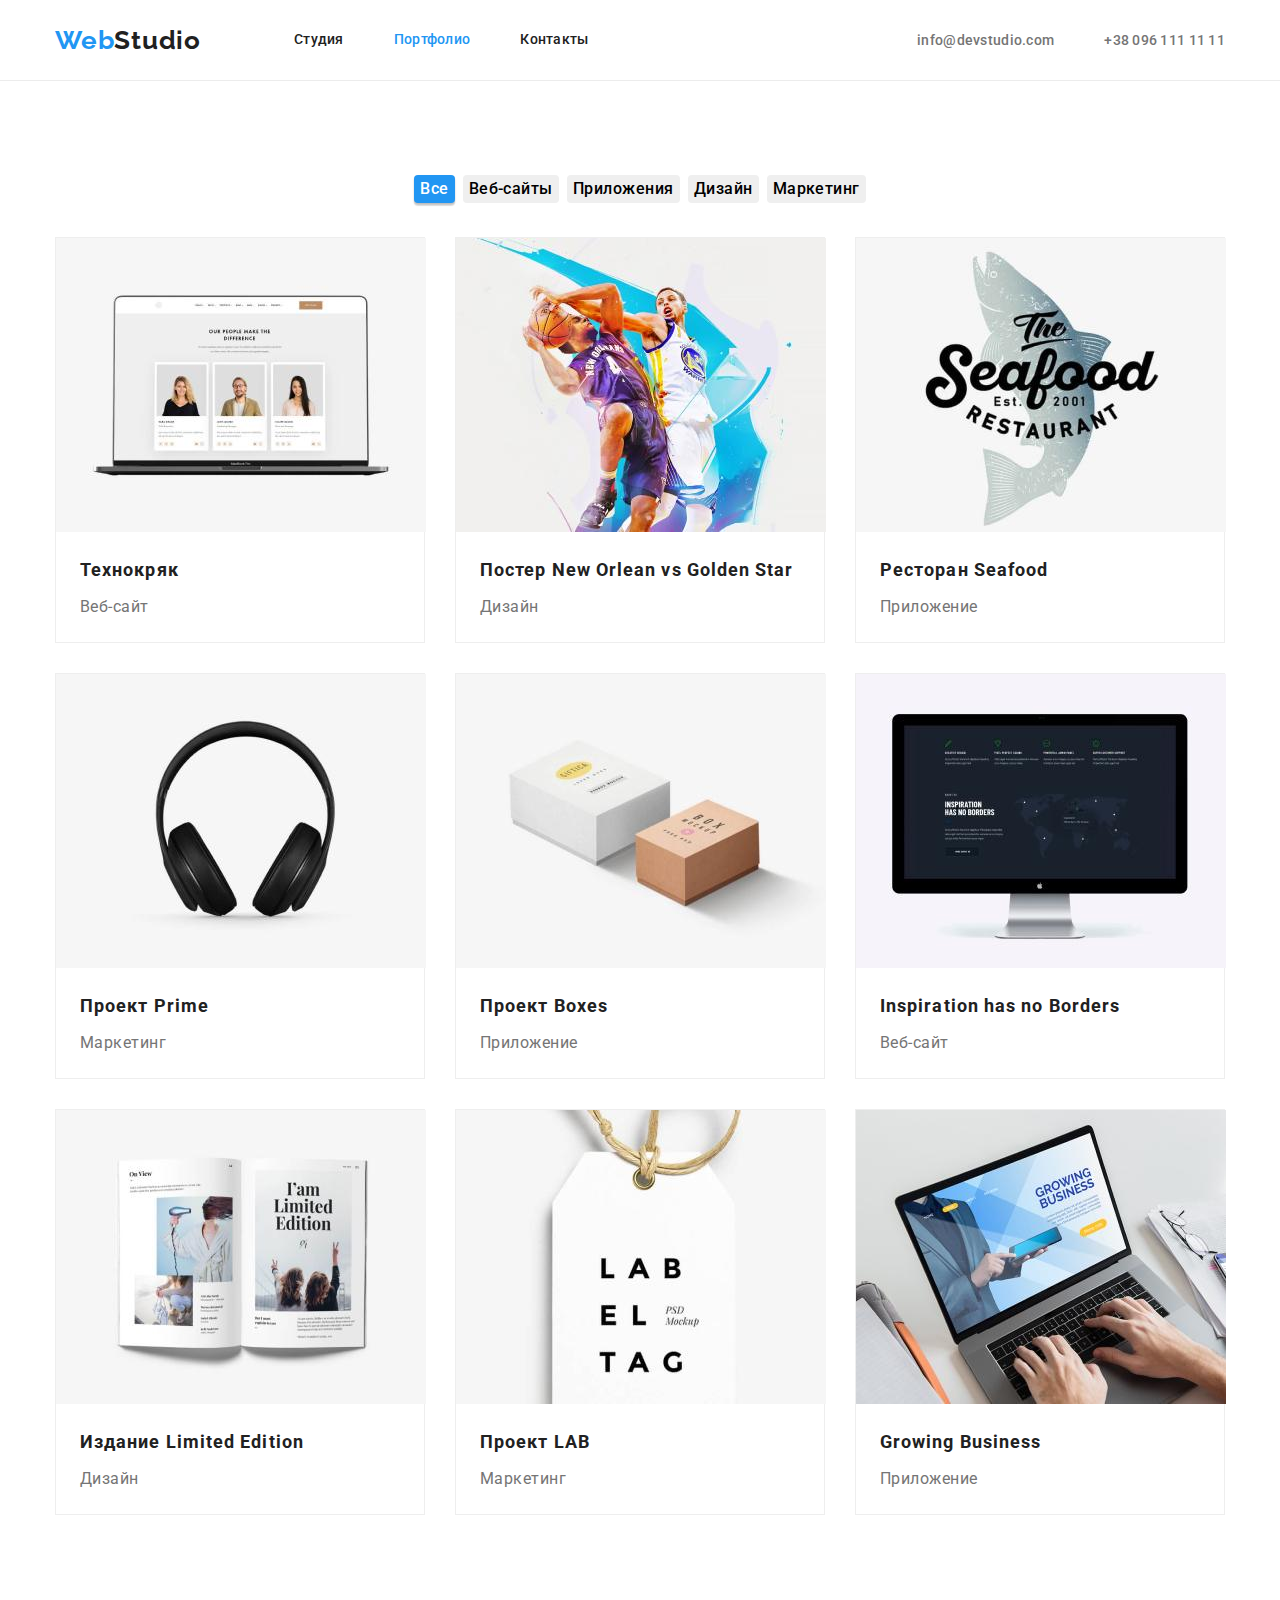
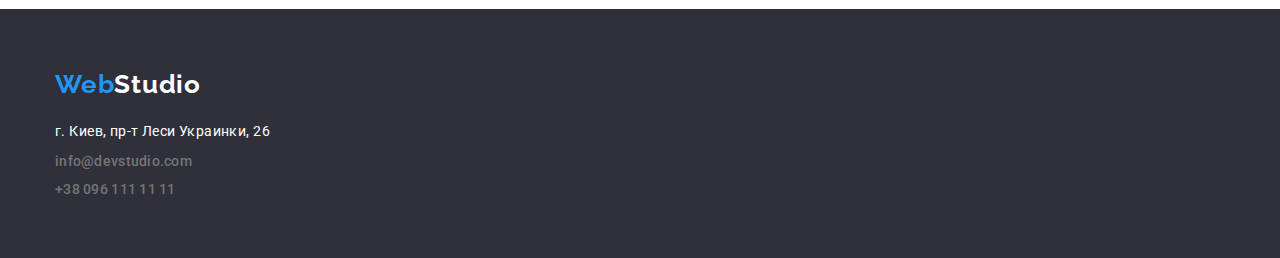
==== commit 715d2e83: "hw3 done" ====
--- a/portfolio.html
+++ b/portfolio.html
@@ -69,8 +69,10 @@
                 alt="Веб-сайт Технокряк"
                 width="370"
               />
-              <h2 class="title">Технокряк</h2>
-              <p class="project-type">Веб-сайт</p>
+              <div class="content">
+                <h2 class="title">Технокряк</h2>
+                <p class="project-type">Веб-сайт</p>
+              </div>
             </li>
             <li class="project-item">
               <img
@@ -78,8 +80,10 @@
                 alt="Дизайн Постер New Orlean vs Golden Star"
                 width="370"
               />
-              <h2 class="title">Постер New Orlean vs Golden Star</h2>
-              <p class="project-type">Дизайн</p>
+              <div class="content">
+                <h2 class="title">Постер New Orlean vs Golden Star</h2>
+                <p class="project-type">Дизайн</p>
+              </div>
             </li>
             <li class="project-item">
               <img
@@ -87,8 +91,10 @@
                 alt="Приложение Ресторан Seafood"
                 width="370"
               />
-              <h2 class="title">Ресторан Seafood</h2>
-              <p class="project-type">Приложение</p>
+              <div class="content">
+                <h2 class="title">Ресторан Seafood</h2>
+                <p class="project-type">Приложение</p>
+              </div>
             </li>
             <li class="project-item">
               <img
@@ -96,8 +102,10 @@
                 alt="Маркетинг Проект Prime"
                 width="370"
               />
-              <h2 class="title">Проект Prime</h2>
-              <p class="project-type">Маркетинг</p>
+              <div class="content">
+                <h2 class="title">Проект Prime</h2>
+                <p class="project-type">Маркетинг</p>
+              </div>
             </li>
             <li class="project-item">
               <img
@@ -105,8 +113,10 @@
                 alt="Приложение Проект Boxes"
                 width="370"
               />
-              <h2 class="title">Проект Boxes</h2>
-              <p class="project-type">Приложение</p>
+              <div class="content">
+                <h2 class="title">Проект Boxes</h2>
+                <p class="project-type">Приложение</p>
+              </div>
             </li>
             <li class="project-item">
               <img
@@ -114,8 +124,10 @@
                 alt="Веб-сайт Inspiration has no Borders"
                 width="370"
               />
-              <h2 class="title">Inspiration has no Borders</h2>
-              <p class="project-type">Веб-сайт</p>
+              <div class="content">
+                <h2 class="title">Inspiration has no Borders</h2>
+                <p class="project-type">Веб-сайт</p>
+              </div>
             </li>
             <li class="project-item">
               <img
@@ -123,8 +135,10 @@
                 alt="Дизайн Издание Limited Edition"
                 width="370"
               />
-              <h2 class="title">Издание Limited Edition</h2>
-              <p class="project-type">Дизайн</p>
+              <div class="content">
+                <h2 class="title">Издание Limited Edition</h2>
+                <p class="project-type">Дизайн</p>
+              </div>
             </li>
             <li class="project-item">
               <img
@@ -132,8 +146,10 @@
                 alt="Маркетинг Проект LAB"
                 width="370"
               />
-              <h2 class="title">Проект LAB</h2>
-              <p class="project-type">Маркетинг</p>
+              <div class="content">
+                <h2 class="title">Проект LAB</h2>
+                <p class="project-type">Маркетинг</p>
+              </div>
             </li>
             <li class="project-item">
               <img
@@ -141,8 +157,10 @@
                 alt="Приложение Growing Business"
                 width="370"
               />
-              <h2 class="title">Growing Business</h2>
-              <p class="project-type">Приложение</p>
+              <div class="content">
+                <h2 class="title">Growing Business</h2>
+                <p class="project-type">Приложение</p>
+              </div>
             </li>
           </ul>
         </div>
--- a/css/styles.css
+++ b/css/styles.css
@@ -64,9 +64,6 @@
   align-self: center;
 }
 .logo {
-  padding-top: 24px;
-  padding-bottom: 25px;
-  margin-right: 93px;
   font-family: 'Raleway', sans-serif;
   font-style: normal;
   font-weight: 700;
@@ -77,6 +74,9 @@
 }
 .logo span {
   color: var(--active-text-color);
+}
+.nav-list {
+  margin-left: 93px;
 }
 .nav-list .link,
 .contacts-list .link {
@@ -86,8 +86,8 @@
   line-height: 1.14;
   letter-spacing: 0.02em;
 }
-.nav-list > .item:not(:last-child) {
-  margin-right: 50px;
+.nav-list > .item:not(:first-child) {
+  margin-left: 50px;
 }
 .nav-list .link {
   display: block;
@@ -95,7 +95,7 @@
   padding-bottom: 32px;
   color: var(--secondary-text-color);
 }
-.contacts-list {
+.nav + .contacts-list {
   margin-left: auto;
 }
 .contacts-list > .item:not(:last-child) {
@@ -122,9 +122,11 @@
   background-color: var(--footer-background-color);
   color: var(--btn-text-color);
 }
+.hero > .container {
+  padding: 106px 267px;
+}
 .hero-title {
-  width: 696px;
-  margin: 0 auto;
+  margin: 0 auto 30px;
   font-weight: 900;
   font-size: 44px;
   line-height: 1.36;
@@ -132,6 +134,9 @@
   text-transform: uppercase;
 }
 .hero-btn {
+  display: block;
+  margin: 0 auto;
+  padding: 10px 32px;
   font-family: inherit;
   font-weight: 700;
   font-size: 16px;
@@ -241,6 +246,7 @@
 .filter {
   display: flex;
   justify-content: center;
+  margin-bottom: 34px;
 }
 .filter > .filter-item:not(:last-child) {
   margin-right: 8px;
@@ -270,15 +276,27 @@
   flex-wrap: wrap;
 }
 .project-item {
+  width: 370px;
+  /* width: calc((100% - 60px) / 3); */
   margin-right: 30px;
+  margin-bottom: 30px;
 
   background-color: var(--prime-background-color);
   border: 1px solid #eeeeee;
 }
+.project-item:nth-child(3n) {
+  margin-right: 0;
+}
+.project-item:nth-last-child(-n + 3) {
+  margin-bottom: 0;
+}
 .project-item > img {
-  width: 370px;
-  display: block;
-  margin-bottom: 20px;
+  display: block;
+}
+.project-item > .content {
+  display: flex;
+  flex-direction: column;
+  padding: 20px 24px;
 }
 .project-item .title {
   margin-top: 0;
@@ -297,15 +315,29 @@
 }
 /*************************footer*************************/
 .footer {
+  padding-top: 60px;
+  padding-bottom: 60px;
   background-color: var(--footer-background-color);
 }
+.footer .container {
+  display: flex;
+  flex-direction: column;
+}
+.footer .contacts-list {
+  display: block;
+}
 .footer .logo {
+  margin-bottom: 20px;
   color: var(--btn-text-color);
 }
 .address {
+  margin-bottom: 9px;
   font-size: 14px;
   font-style: normal;
   line-height: 1.71;
   letter-spacing: 0.03em;
   color: var(--btn-text-color);
 }
+.footer .contacts-list .item:first-child {
+  margin: 0 0 9px 0;
+}
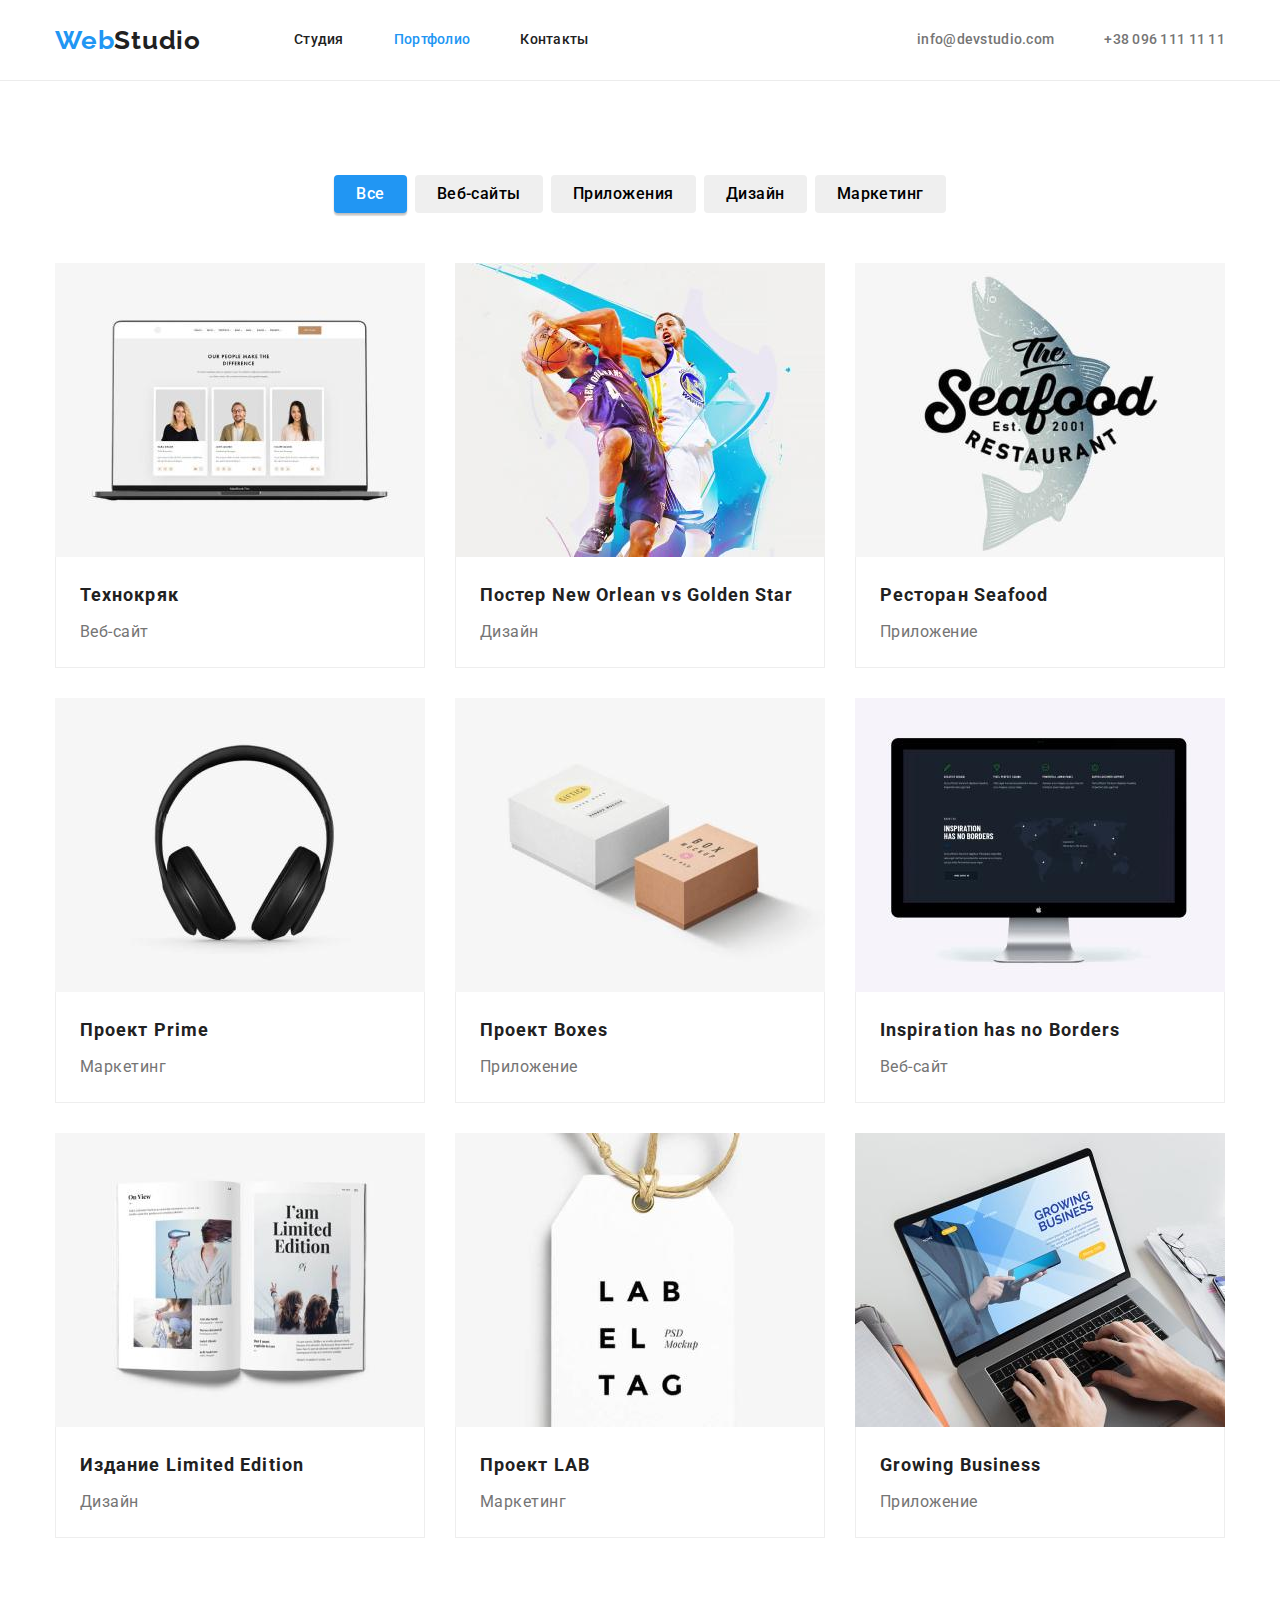
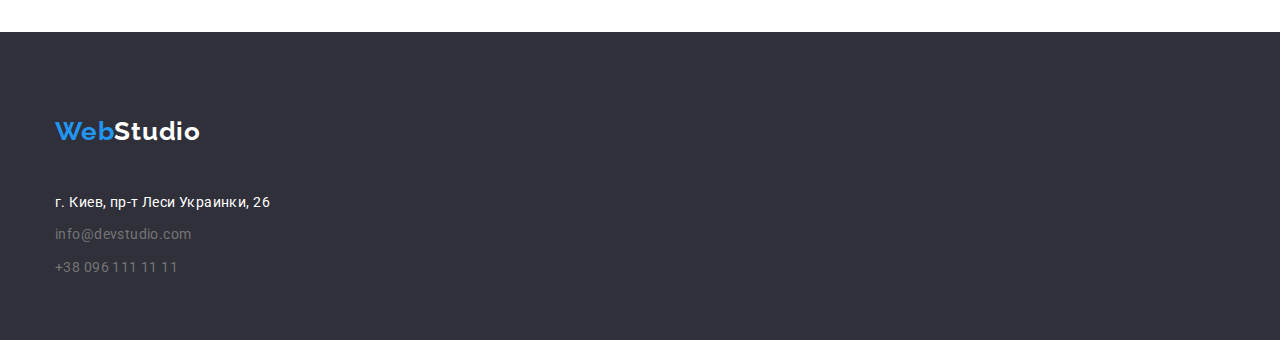
==== commit 6023117d: "HW/3 correction after revision" ====
--- a/portfolio.html
+++ b/portfolio.html
@@ -169,17 +169,19 @@
     <footer class="footer">
       <div class="container">
         <a href="/" lang="en" class="link logo"><span>Web</span>Studio</a>
-        <address class="address">г. Киев, пр-т Леси Украинки, 26</address>
-        <ul class="contacts-list list">
-          <li class="item">
-            <a href="mailto:info@devstudio.com" class="link mail"
-              >info@devstudio.com</a
-            >
-          </li>
-          <li class="item">
-            <a href="tel:+380961111111" class="link tel">+38 096 111 11 11</a>
-          </li>
-        </ul>
+        <address class="address">
+          <p class="location">г. Киев, пр-т Леси Украинки, 26</p>
+          <ul class="contacts-list list">
+            <li class="item">
+              <a href="mailto:info@devstudio.com" class="link mail"
+                >info@devstudio.com</a
+              >
+            </li>
+            <li class="item">
+              <a href="tel:+380961111111" class="link tel">+38 096 111 11 11</a>
+            </li>
+          </ul>
+        </address>
       </div>
     </footer>
   </body>
--- a/css/styles.css
+++ b/css/styles.css
@@ -71,6 +71,8 @@
   line-height: 1.19;
   letter-spacing: 0.03em;
   color: var(--secondary-text-color);
+  padding-top: 24px;
+  padding-bottom: 24px;
 }
 .logo span {
   color: var(--active-text-color);
@@ -80,6 +82,9 @@
 }
 .nav-list .link,
 .contacts-list .link {
+  display: block;
+  padding-top: 32px;
+  padding-bottom: 32px;
   font-family: 'Roboto', sans-serif;
   font-weight: 500;
   font-size: 14px;
@@ -90,9 +95,6 @@
   margin-left: 50px;
 }
 .nav-list .link {
-  display: block;
-  padding-top: 32px;
-  padding-bottom: 32px;
   color: var(--secondary-text-color);
 }
 .nav + .contacts-list {
@@ -102,8 +104,6 @@
   margin-right: 50px;
 }
 .contacts-list .link {
-  padding-top: 32px;
-  padding-bottom: 32px;
   color: var(--prime-text-color);
 }
 .nav-list > .active > .link {
@@ -118,15 +118,15 @@
 
 /*****************main index*******************/
 .hero {
+  padding: 200px 0;
   text-align: center;
   background-color: var(--footer-background-color);
   color: var(--btn-text-color);
 }
-.hero > .container {
-  padding: 106px 267px;
-}
+
 .hero-title {
   margin: 0 auto 30px;
+  padding: 0 267px;
   font-weight: 900;
   font-size: 44px;
   line-height: 1.36;
@@ -246,7 +246,7 @@
 .filter {
   display: flex;
   justify-content: center;
-  margin-bottom: 34px;
+  margin-bottom: 50px;
 }
 .filter > .filter-item:not(:last-child) {
   margin-right: 8px;
@@ -261,6 +261,7 @@
   letter-spacing: 0.03em;
   border-radius: 4px;
   border: none;
+  padding: 6px 22px;
 }
 .filter .btn:hover,
 .filter .btn:focus,
@@ -282,7 +283,6 @@
   margin-bottom: 30px;
 
   background-color: var(--prime-background-color);
-  border: 1px solid #eeeeee;
 }
 .project-item:nth-child(3n) {
   margin-right: 0;
@@ -297,6 +297,9 @@
   display: flex;
   flex-direction: column;
   padding: 20px 24px;
+  border-right: 1px solid #eeeeee;
+  border-bottom: 1px solid #eeeeee;
+  border-left: 1px solid #eeeeee;
 }
 .project-item .title {
   margin-top: 0;
@@ -323,21 +326,35 @@
   display: flex;
   flex-direction: column;
 }
-.footer .contacts-list {
-  display: block;
-}
+
 .footer .logo {
   margin-bottom: 20px;
   color: var(--btn-text-color);
 }
 .address {
-  margin-bottom: 9px;
   font-size: 14px;
   font-style: normal;
+  font-weight: normal;
   line-height: 1.71;
   letter-spacing: 0.03em;
-  color: var(--btn-text-color);
+}
+.location {
+  margin-top: 0;
+  margin-bottom: 9px;
+
+  color: var(--btn-text-color);
+}
+.footer .contacts-list {
+  display: block;
 }
 .footer .contacts-list .item:first-child {
   margin: 0 0 9px 0;
 }
+.footer .contacts-list .link {
+  padding: 0;
+  font-size: inherit;
+  font-style: inherit;
+  font-weight: inherit;
+  line-height: inherit;
+  letter-spacing: inherit;
+}
